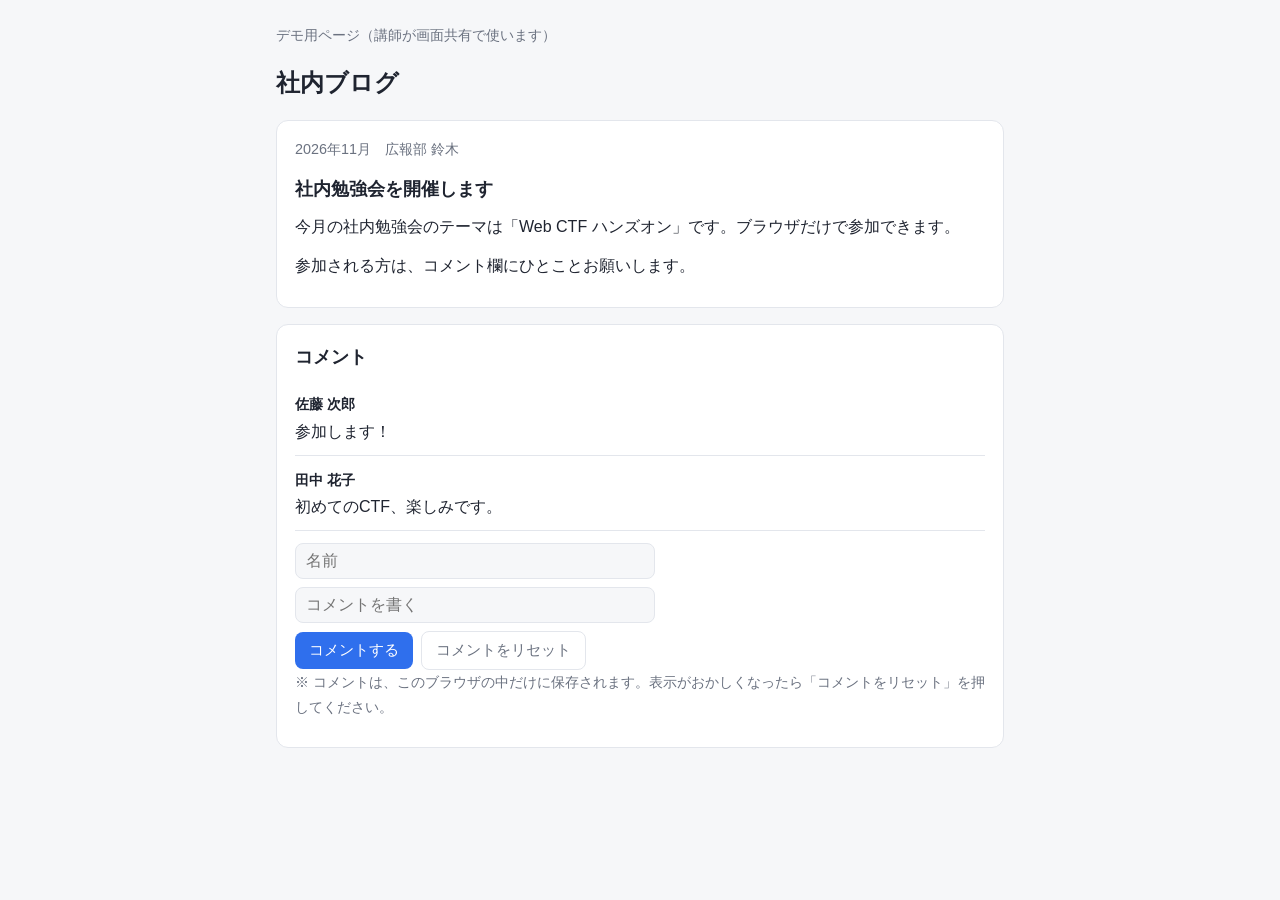
==== demo.html @ 5362c53f "問題1をブログのコメント欄（保存型XSS）に変更し、XSSのデモ用ページを追加 - q1.html：社内ブログの記事とコメント欄。コメントは localStorage に保存し、innerHTML で" ====
<!doctype html>
<html lang="ja">
<head>
<meta charset="utf-8">
<meta name="viewport" content="width=device-width, initial-scale=1">
<meta name="robots" content="noindex">
<title>社内ブログ（デモ）</title>
<link rel="stylesheet" href="style.css">
</head>
<body>
<main>
  <div class="topbar">デモ用ページ（講師が画面共有で使います）</div>
  <h1>社内ブログ</h1>

  <article class="card">
    <p class="muted">2026年11月　広報部 鈴木</p>
    <h2>社内勉強会を開催します</h2>
    <p>今月の社内勉強会のテーマは「Web CTF ハンズオン」です。ブラウザだけで参加できます。</p>
    <p>参加される方は、コメント欄にひとことお願いします。</p>
  </article>

  <section class="card">
    <h2>コメント</h2>
    <ul class="comments" id="comments"></ul>

    <form id="form">
      <div class="row"><input type="text" id="name" placeholder="名前" aria-label="名前" autocomplete="off"></div>
      <div class="row"><input type="text" id="body" placeholder="コメントを書く" aria-label="コメント" autocomplete="off"></div>
      <div class="row">
        <button type="submit">コメントする</button>
        <button type="button" id="reset" class="secondary">コメントをリセット</button>
      </div>
    </form>
    <p class="muted">※ コメントは、このブラウザの中だけに保存されます。表示がおかしくなったら「コメントをリセット」を押してください。</p>
  </section>
</main>

<script>
// デモ用：対策なし。コメント本文を、HTMLとしてそのまま表示する（scriptタグも動く）
// ※ Cookieの設定や、外部への送信処理はありません
const KEY = "ctf-demo-comments";
const INITIAL = [
  { name: "佐藤 次郎", body: "参加します！" },
  { name: "田中 花子", body: "初めてのCTF、楽しみです。" }
];

function load() {
  try {
    const saved = JSON.parse(localStorage.getItem(KEY));
    if (Array.isArray(saved)) return saved;
  } catch (e) { /* 読めないときは初期状態 */ }
  return INITIAL.slice();
}
function save(list) {
  try { localStorage.setItem(KEY, JSON.stringify(list)); } catch (e) { /* 画面上だけで保持する */ }
}
let comments = load();

function render() {
  const ul = document.getElementById("comments");
  ul.replaceChildren();
  for (const c of comments) {
    const li = document.createElement("li");
    const who = document.createElement("strong");
    who.textContent = c.name || "名無し";
    const body = document.createElement("div");
    // 本文をHTMLとして埋め込む（脆弱）。createContextualFragment は、中の scriptタグも実行する
    body.append(document.createRange().createContextualFragment(c.body));
    li.append(who, body);
    ul.append(li);
  }
}

document.getElementById("form").addEventListener("submit", e => {
  e.preventDefault();
  const name = document.getElementById("name").value.trim();
  const body = document.getElementById("body").value;
  if (!body.trim()) return;
  comments.push({ name, body });
  save(comments);
  document.getElementById("body").value = "";
  render();
});

document.getElementById("reset").addEventListener("click", () => {
  try { localStorage.removeItem(KEY); } catch (e) { /* 何もしない */ }
  comments = INITIAL.slice();
  render();
});

render();
</script>
</body>
</html>
---- style.css ----
:root {
  --bg: #f6f7f9;
  --card: #ffffff;
  --text: #1f2430;
  --muted: #6b7280;
  --accent: #2f6fed;
  --border: #e3e6ec;
  --ok: #17803d;
  --ng: #c0392b;
}
@media (prefers-color-scheme: dark) {
  :root {
    --bg: #14161b;
    --card: #1d2027;
    --text: #e8eaf0;
    --muted: #9aa1b0;
    --accent: #6c9bff;
    --border: #2c303a;
    --ok: #4cc27a;
    --ng: #ff7a6b;
  }
}
* { box-sizing: border-box; }
body {
  margin: 0;
  background: var(--bg);
  color: var(--text);
  font-family: -apple-system, BlinkMacSystemFont, "Hiragino Sans", "Noto Sans JP", sans-serif;
  line-height: 1.7;
}
main { max-width: 760px; margin: 0 auto; padding: 24px 16px 64px; }
h1 { font-size: 1.5rem; margin: 0 0 8px; }
h2 { font-size: 1.15rem; margin: 0 0 8px; }
p { margin: 0 0 12px; }
a { color: var(--accent); }
.card {
  background: var(--card);
  border: 1px solid var(--border);
  border-radius: 12px;
  padding: 16px 18px;
  margin: 16px 0;
}
.badge {
  display: inline-block;
  font-size: 0.75rem;
  padding: 1px 8px;
  border-radius: 999px;
  border: 1px solid var(--border);
  color: var(--muted);
  margin-left: 6px;
  vertical-align: middle;
}
.muted { color: var(--muted); font-size: 0.9rem; }
input[type="text"], input[type="password"] {
  padding: 8px 10px;
  border: 1px solid var(--border);
  border-radius: 8px;
  background: var(--bg);
  color: var(--text);
  font-size: 1rem;
  min-width: 0;
  width: 100%;
  max-width: 360px;
}
button {
  padding: 8px 14px;
  border: 0;
  border-radius: 8px;
  background: var(--accent);
  color: #fff;
  font-size: 0.95rem;
  cursor: pointer;
}
.row { display: flex; gap: 8px; flex-wrap: wrap; align-items: center; margin-top: 8px; }
.result { margin-top: 8px; font-size: 0.9rem; min-height: 1.4em; }
.ok { color: var(--ok); font-weight: 600; }
.ng { color: var(--ng); }
details { margin: 6px 0; }
summary { cursor: pointer; color: var(--muted); }
table { border-collapse: collapse; width: 100%; }
th, td { text-align: left; padding: 6px 8px; border-bottom: 1px solid var(--border); }
th { width: 8em; color: var(--muted); font-weight: 500; }
.topbar { font-size: 0.85rem; color: var(--muted); margin-bottom: 16px; }
.back { margin-top: 24px; font-size: 0.9rem; }
code { background: var(--bg); padding: 1px 6px; border-radius: 4px; border: 1px solid var(--border); }
pre { background: var(--bg); border: 1px solid var(--border); border-radius: 8px; padding: 10px 12px; margin: 0 0 8px; white-space: pre-wrap; word-break: break-all; font-size: 0.9rem; }
.comments { list-style: none; padding: 0; margin: 0 0 12px; }
.comments li { padding: 10px 0; border-bottom: 1px solid var(--border); }
.comments li strong { font-size: 0.9rem; }
button.secondary { background: transparent; color: var(--muted); border: 1px solid var(--border); }
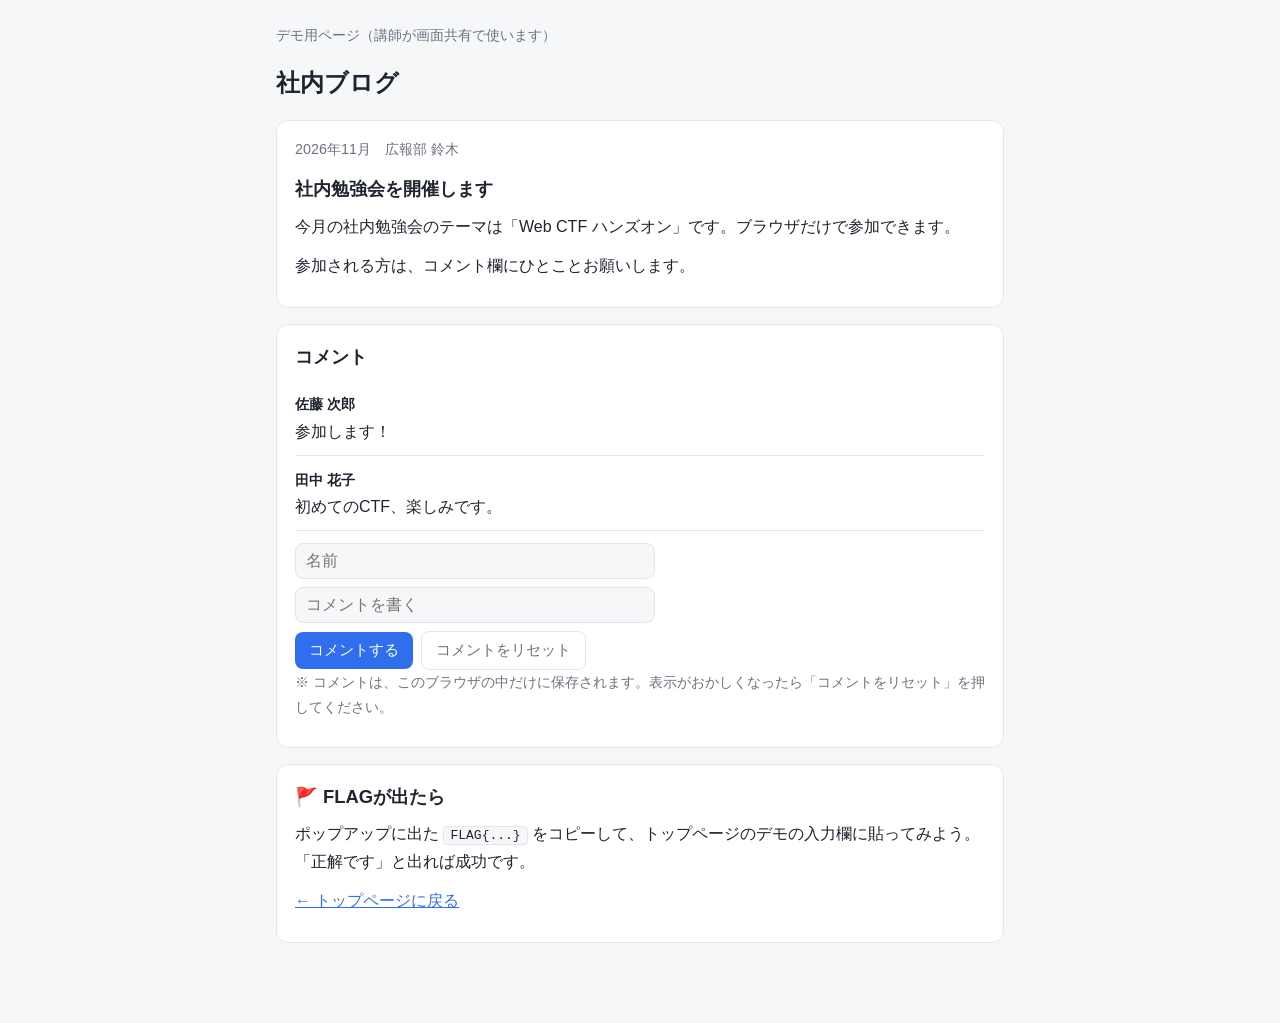
==== commit ef087646: "デモをトップページに組み込み、問題1をリダイレクト型のXSSに変更、旧問題1を問題8（ボーナス）に移動 - トップページに「デモ」のカードとフラグ確認欄を追加（正解数には数えない） - demo.ht" ====
--- a/demo.html
+++ b/demo.html
@@ -33,11 +33,24 @@
     </form>
     <p class="muted">※ コメントは、このブラウザの中だけに保存されます。表示がおかしくなったら「コメントをリセット」を押してください。</p>
   </section>
+
+  <div class="card">
+    <h2>🚩 FLAGが出たら</h2>
+    <p>ポップアップに出た <code>FLAG{...}</code> をコピーして、トップページのデモの入力欄に貼ってみよう。「正解です」と出れば成功です。</p>
+    <p><a href="index.html">← トップページに戻る</a></p>
+  </div>
 </main>
 
 <script>
 // デモ用：対策なし。コメント本文を、HTMLとしてそのまま表示する（scriptタグも動く）
-// ※ Cookieの設定や、外部への送信処理はありません
+// ※ 外部への送信処理はありません
+
+// ログイン中のユーザーのCookie（セッション情報という想定）に、デモ用の練習フラグを入れておく
+// （このページだけで読めるCookieにして、問題のページのフラグがデモに出ないようにしている）
+const dir = location.pathname.replace(/[^/]*$/, "");
+document.cookie = "flag=; path=" + dir + "; max-age=0";  // 以前の版の問題1が残したCookieを消す
+document.cookie = "flag=" + atob("RkxBR3t0aGlzX2lzX2RlbW9feHNzfQ==") + "; path=" + location.pathname + "; SameSite=Lax";
+
 const KEY = "ctf-demo-comments";
 const INITIAL = [
   { name: "佐藤 次郎", body: "参加します！" },
--- a/style.css
+++ b/style.css
@@ -88,3 +88,5 @@
 .comments li { padding: 10px 0; border-bottom: 1px solid var(--border); }
 .comments li strong { font-size: 0.9rem; }
 button.secondary { background: transparent; color: var(--muted); border: 1px solid var(--border); }
+.hint2-locked summary { color: var(--muted); }
+.hint2-body { padding: 4px 0 0; }
